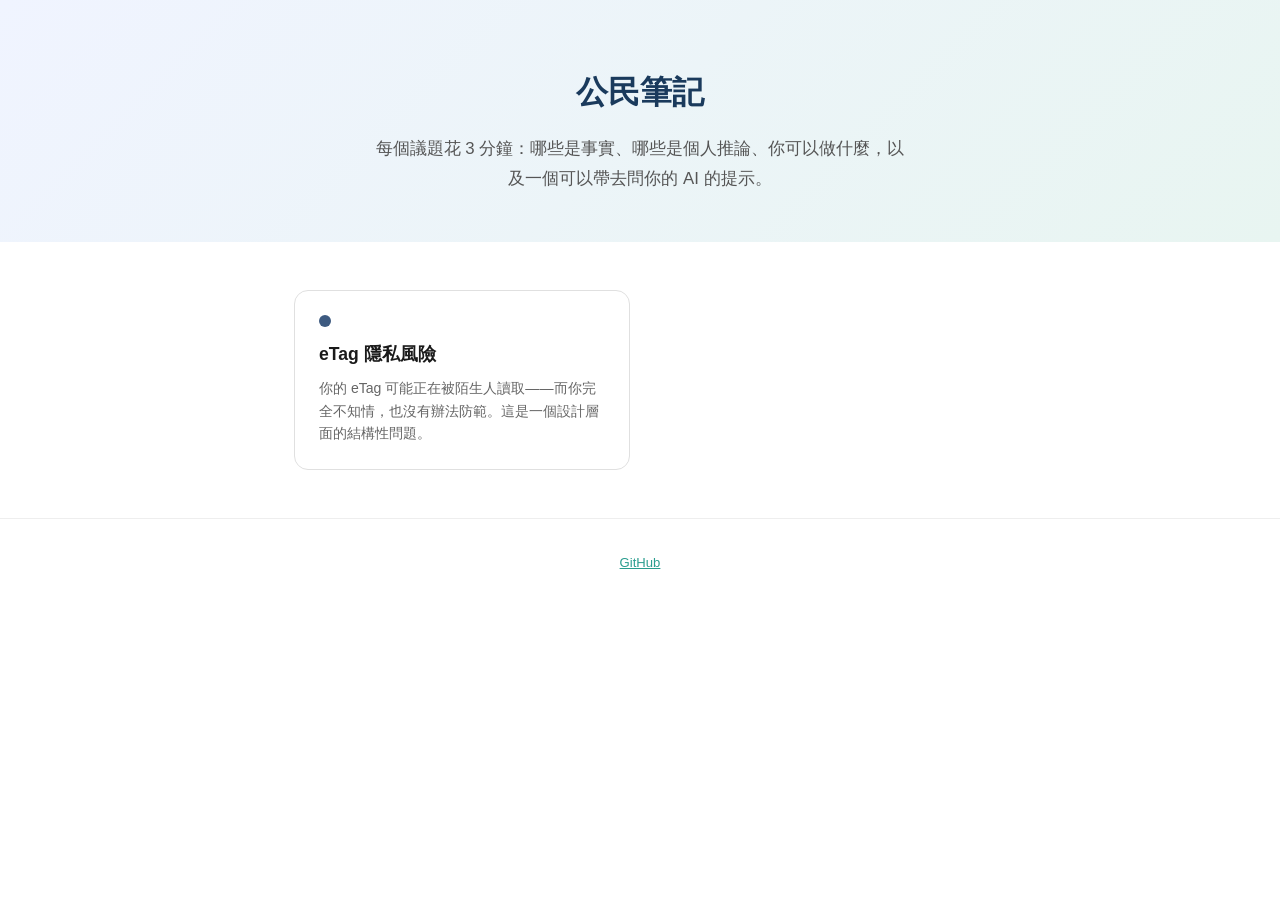
==== index.html @ 18e72f53 "update etag-privacy: restructure as open question, add TAHR 2014 ref, citizen science details - 重新定位" ====
<!DOCTYPE html>
<html lang="zh-TW">
<head>
<meta charset="UTF-8">
<meta name="viewport" content="width=device-width, initial-scale=1.0">
<title>公民筆記 civic-notes</title>
<meta name="description" content="花 3 分鐘了解一個公共議題的現況：哪些是事實、哪些是推論，以及你可以做什麼。">
<link rel="stylesheet" href="style.css">
</head>
<body>

<div class="index-hero">
  <h1>公民筆記</h1>
  <p>每個議題花 3 分鐘：哪些是事實、哪些是個人推論、你可以做什麼，以及一個可以帶去問你的 AI 的提示。</p>
</div>

<div class="topic-grid">
  <a class="topic-card" href="etag-privacy/">
    <div class="topic-dot" style="background:#3d5a80;"></div>
    <h2>eTag 隱私風險</h2>
    <p>你的 eTag 可能正在被陌生人讀取——而你完全不知情，也沒有辦法防範。這是一個設計層面的結構性問題。</p>
  </a>
</div>

<footer>
  <a href="https://github.com/ronnywang/civic-notes">GitHub</a>
</footer>

</body>
</html>
---- style.css ----
/* ════ civic-notes 共用樣式 ════ */
/* 每個議題頁面可以覆寫以下 CSS 變數來更換主題色 */

:root {
  --color-primary: #2a9d8f;
  --color-primary-dark: #238277;
  --color-heading: #264653;
  --color-hero-from: #e8f5f1;
  --color-hero-to: #e3eef9;
  --color-hero-title: #1a6b5a;
  --color-card-bg: #f7fbfa;
  --color-card-border: #d4e8e2;
  --color-prompt-bg: #f4f8f7;
  --color-highlight-bg: #fdf6ec;
  --color-highlight-border: #e9a820;
  --color-highlight-text: #5a4a20;
}

*, *::before, *::after { box-sizing: border-box; margin: 0; padding: 0; }

body {
  font-family: "Noto Sans TC", "PingFang TC", "Microsoft JhengHei", sans-serif;
  color: #1a1a1a;
  background: #fff;
  line-height: 1.8;
  font-size: 17px;
}

/* ── Site Nav ── */
.site-nav {
  background: #fff;
  border-bottom: 1px solid #eee;
  padding: 0.6rem 1.5rem;
  font-size: 0.85rem;
}
.site-nav a {
  color: var(--color-primary);
  text-decoration: none;
}
.site-nav a:hover { text-decoration: underline; }

/* ── Hero ── */
.hero {
  text-align: center;
  padding: 4rem 1.5rem 3rem;
  background: linear-gradient(135deg, var(--color-hero-from) 0%, var(--color-hero-to) 100%);
}
.hero h1 {
  font-size: 2rem;
  font-weight: 800;
  color: var(--color-hero-title);
  margin-bottom: 0.75rem;
}
.hero .subtitle {
  font-size: 1.1rem;
  color: #555;
  max-width: 560px;
  margin: 0 auto;
}
.hero .topic-label {
  display: inline-block;
  font-size: 0.78rem;
  font-weight: 700;
  letter-spacing: 0.08em;
  color: var(--color-primary);
  border: 1.5px solid var(--color-primary);
  border-radius: 20px;
  padding: 0.2em 0.9em;
  margin-bottom: 1rem;
}

/* ── Sections ── */
section {
  max-width: 740px;
  margin: 0 auto;
  padding: 3rem 1.5rem;
}
.section-label {
  display: inline-block;
  font-size: 0.8rem;
  font-weight: 700;
  letter-spacing: 0.08em;
  color: #fff;
  background: var(--color-primary);
  border-radius: 4px;
  padding: 0.2em 0.7em;
  margin-bottom: 0.75rem;
}
.section-label.opinion {
  background: #888;
}
section h2 {
  font-size: 1.5rem;
  font-weight: 700;
  color: var(--color-heading);
  margin-bottom: 1.25rem;
}
section p {
  margin-bottom: 1rem;
  color: #333;
}
section h3 {
  font-size: 1.05rem;
  font-weight: 700;
  color: var(--color-heading);
  margin: 1.5rem 0 0.6rem;
}

/* ── Divider ── */
.divider {
  max-width: 740px;
  margin: 0 auto;
  border: none;
  border-top: 1px solid #e0e0e0;
}

/* ── Highlight box ── */
.highlight-box {
  background: var(--color-highlight-bg);
  border-left: 4px solid var(--color-highlight-border);
  padding: 1rem 1.25rem;
  border-radius: 0 8px 8px 0;
  margin: 1.25rem 0;
  font-size: 0.95rem;
  color: var(--color-highlight-text);
}

/* ── Opinion box ── */
.opinion-box {
  background: #f5f5f5;
  border-left: 4px solid #888;
  padding: 1rem 1.25rem;
  border-radius: 0 8px 8px 0;
  margin: 1.25rem 0;
  font-size: 0.95rem;
  color: #444;
}
.opinion-box .label {
  font-size: 0.75rem;
  font-weight: 700;
  letter-spacing: 0.05em;
  color: #888;
  margin-bottom: 0.4rem;
}

/* ── Cards ── */
.cards {
  display: grid;
  grid-template-columns: 1fr 1fr;
  gap: 1rem;
  margin-top: 1.5rem;
}
.card {
  background: var(--color-card-bg);
  border: 1px solid var(--color-card-border);
  border-radius: 12px;
  padding: 1.25rem;
}
.card .card-num {
  display: inline-block;
  width: 28px; height: 28px;
  line-height: 28px;
  text-align: center;
  background: var(--color-primary);
  color: #fff;
  border-radius: 50%;
  font-size: 0.85rem;
  font-weight: 700;
  margin-bottom: 0.5rem;
}
.card h3 {
  font-size: 1.05rem;
  font-weight: 700;
  color: var(--color-heading);
  margin-bottom: 0.4rem;
}
.card p {
  font-size: 0.92rem;
  color: #555;
  margin-bottom: 0;
}

/* ── Accordion ── */
.qa-list { margin-top: 1rem; }
details {
  border: 1px solid #e0e0e0;
  border-radius: 8px;
  margin-bottom: 0.75rem;
  overflow: hidden;
}
details[open] { border-color: var(--color-primary); }
summary {
  cursor: pointer;
  padding: 1rem 1.25rem;
  font-weight: 600;
  color: var(--color-heading);
  list-style: none;
  display: flex;
  align-items: center;
  justify-content: space-between;
  user-select: none;
}
summary::-webkit-details-marker { display: none; }
summary::after {
  content: "+";
  font-size: 1.3rem;
  color: var(--color-primary);
  transition: transform 0.2s;
  flex-shrink: 0;
  margin-left: 1rem;
}
details[open] summary::after { content: "−"; }
.qa-answer {
  padding: 0 1.25rem 1.25rem;
  color: #444;
  font-size: 0.95rem;
}
.qa-answer p { margin-bottom: 0.75rem; }
.qa-answer p:last-child { margin-bottom: 0; }

/* ── Prompt box ── */
.prompt-section { background: var(--color-prompt-bg); }
.prompt-box {
  position: relative;
  background: #1a1a2e;
  color: #e0e0e0;
  border-radius: 10px;
  padding: 1.25rem;
  padding-top: 3rem;
  margin-top: 1.25rem;
  font-family: "SF Mono", "Fira Code", "Consolas", monospace;
  font-size: 0.82rem;
  line-height: 1.7;
  white-space: pre-wrap;
  word-break: break-word;
  max-height: 400px;
  overflow-y: auto;
}
.copy-btn {
  position: absolute;
  top: 0.75rem;
  right: 0.75rem;
  background: var(--color-primary);
  color: #fff;
  border: none;
  border-radius: 6px;
  padding: 0.4em 0.9em;
  font-size: 0.85rem;
  cursor: pointer;
  font-family: inherit;
  transition: background 0.2s;
}
.copy-btn:hover { background: var(--color-primary-dark); }
.copy-btn.copied { background: #555; }
.prompt-intro { font-size: 0.95rem; color: #555; }

/* ── Footer ── */
footer {
  text-align: center;
  padding: 2rem 1.5rem;
  font-size: 0.82rem;
  color: #999;
  border-top: 1px solid #eee;
}
footer a { color: var(--color-primary); }

/* ── Index page ── */
.index-hero {
  text-align: center;
  padding: 4rem 1.5rem 3rem;
  background: linear-gradient(135deg, #f0f4ff 0%, #e8f5f1 100%);
}
.index-hero h1 {
  font-size: 2rem;
  font-weight: 800;
  color: #1a3a5c;
  margin-bottom: 0.75rem;
}
.index-hero p {
  font-size: 1.05rem;
  color: #555;
  max-width: 540px;
  margin: 0 auto;
}
.topic-grid {
  max-width: 740px;
  margin: 0 auto;
  padding: 3rem 1.5rem;
  display: grid;
  grid-template-columns: 1fr 1fr;
  gap: 1.25rem;
}
.topic-card {
  background: #fff;
  border: 1px solid #e0e0e0;
  border-radius: 14px;
  padding: 1.5rem;
  text-decoration: none;
  color: inherit;
  transition: box-shadow 0.2s, border-color 0.2s;
  display: block;
}
.topic-card:hover {
  box-shadow: 0 4px 16px rgba(0,0,0,0.08);
  border-color: #bbb;
}
.topic-card .topic-dot {
  width: 12px; height: 12px;
  border-radius: 50%;
  margin-bottom: 0.75rem;
}
.topic-card h2 {
  font-size: 1.1rem;
  font-weight: 700;
  color: #1a1a1a;
  margin-bottom: 0.4rem;
}
.topic-card p {
  font-size: 0.88rem;
  color: #666;
  line-height: 1.6;
}

/* ── Responsive ── */
@media (max-width: 600px) {
  .hero h1 { font-size: 1.5rem; }
  .cards { grid-template-columns: 1fr; }
  section { padding: 2rem 1.25rem; }
  .topic-grid { grid-template-columns: 1fr; padding: 2rem 1.25rem; }
}
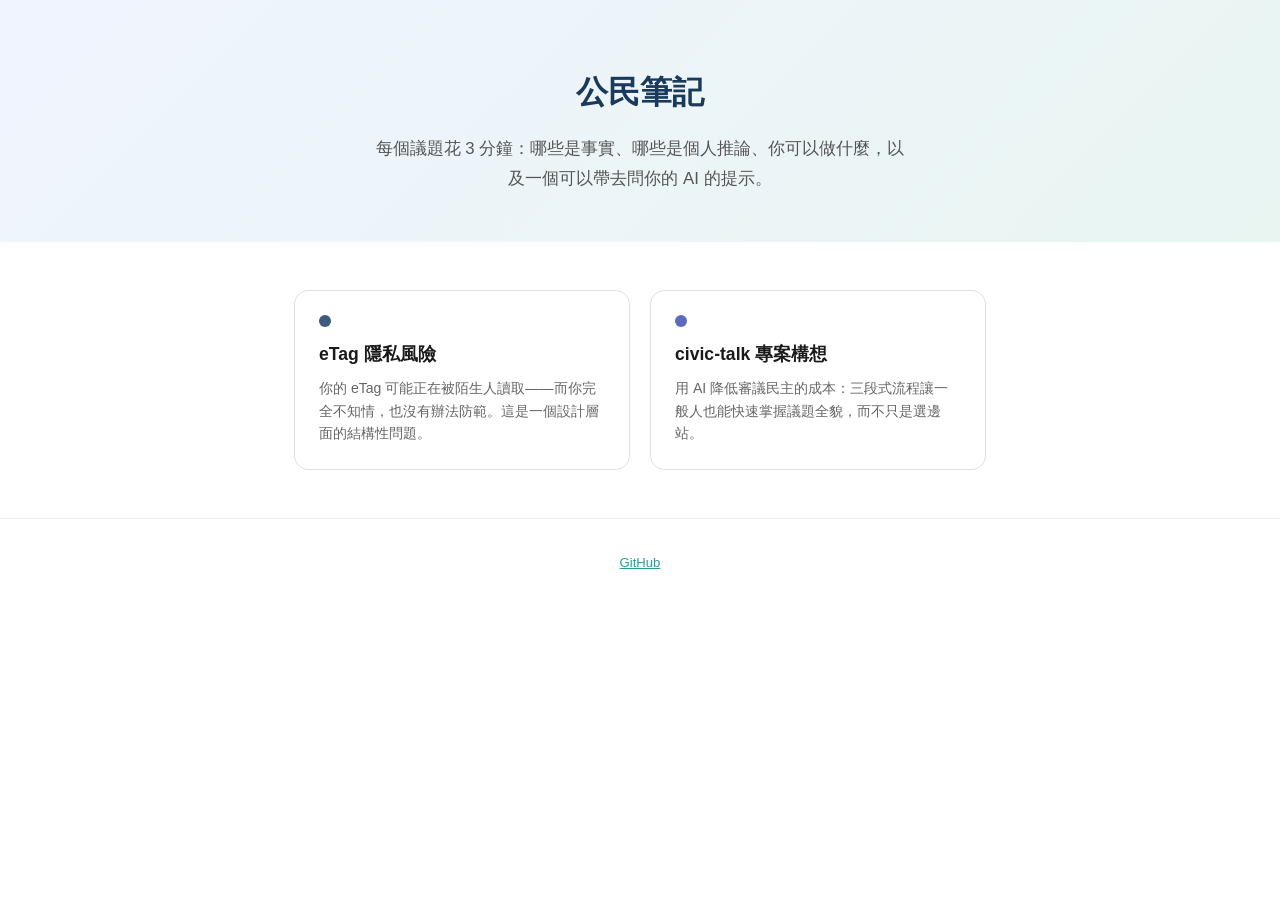
==== commit 64474da1: "Add civic-talk one-pager Introduces the deliberation platform concept: three-stage INFORM → OPINION " ====
--- a/index.html
+++ b/index.html
@@ -20,6 +20,11 @@
     <h2>eTag 隱私風險</h2>
     <p>你的 eTag 可能正在被陌生人讀取——而你完全不知情，也沒有辦法防範。這是一個設計層面的結構性問題。</p>
   </a>
+  <a class="topic-card" href="civic-talk/">
+    <div class="topic-dot" style="background:#5c6bc0;"></div>
+    <h2>civic-talk 專案構想</h2>
+    <p>用 AI 降低審議民主的成本：三段式流程讓一般人也能快速掌握議題全貌，而不只是選邊站。</p>
+  </a>
 </div>
 
 <footer>
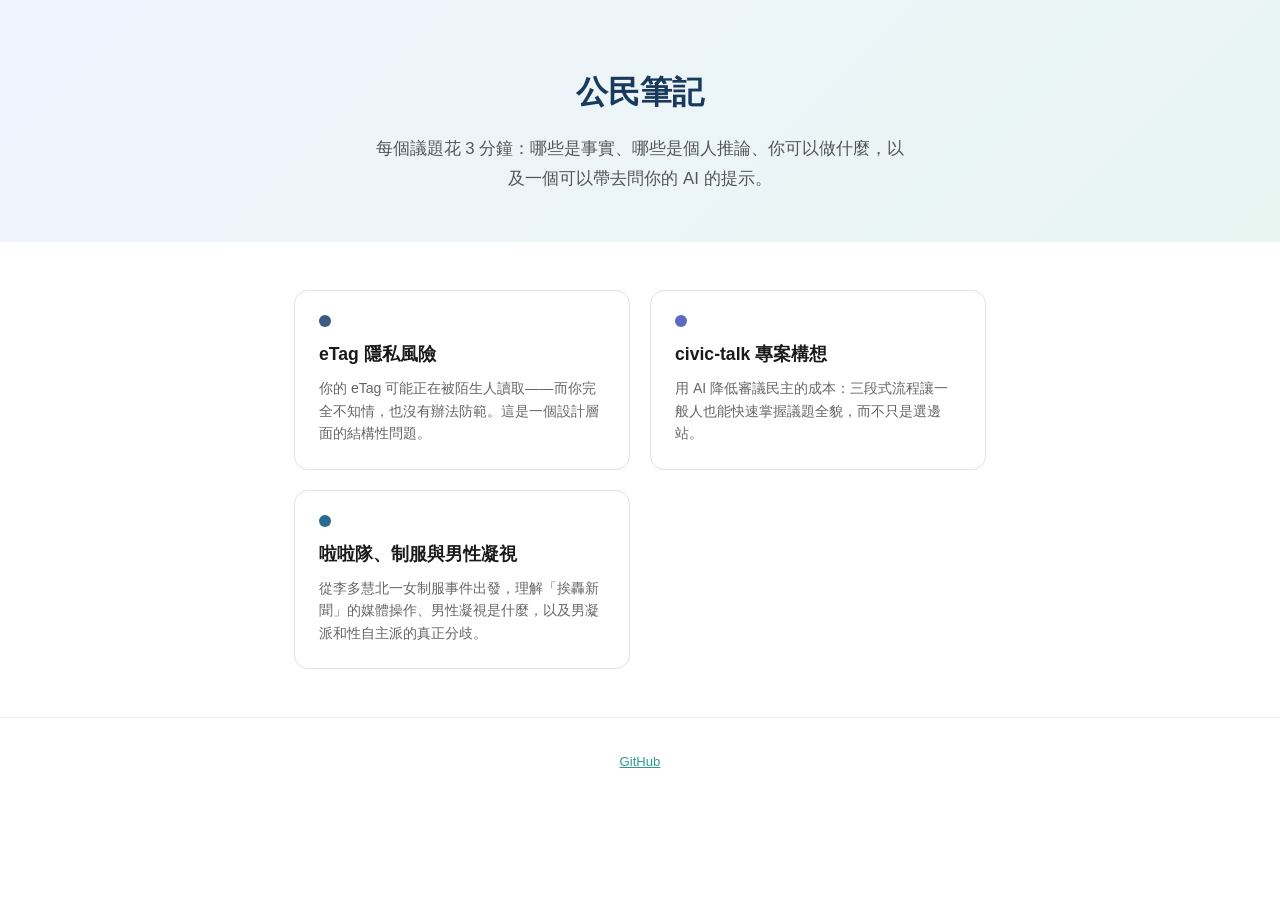
==== commit 855ec507: "Add cheerleading-male-gaze: 啦啦隊、制服與男性凝視 從李多慧北一女制服事件出發，說明「挨轟新聞」操作模式、 文化挪用與男性凝視的概念，以及男凝派 vs 性自主派的本質差異。" ====
--- a/index.html
+++ b/index.html
@@ -25,6 +25,11 @@
     <h2>civic-talk 專案構想</h2>
     <p>用 AI 降低審議民主的成本：三段式流程讓一般人也能快速掌握議題全貌，而不只是選邊站。</p>
   </a>
+  <a class="topic-card" href="cheerleading-male-gaze/">
+    <div class="topic-dot" style="background:#2d6a8f;"></div>
+    <h2>啦啦隊、制服與男性凝視</h2>
+    <p>從李多慧北一女制服事件出發，理解「挨轟新聞」的媒體操作、男性凝視是什麼，以及男凝派和性自主派的真正分歧。</p>
+  </a>
 </div>
 
 <footer>
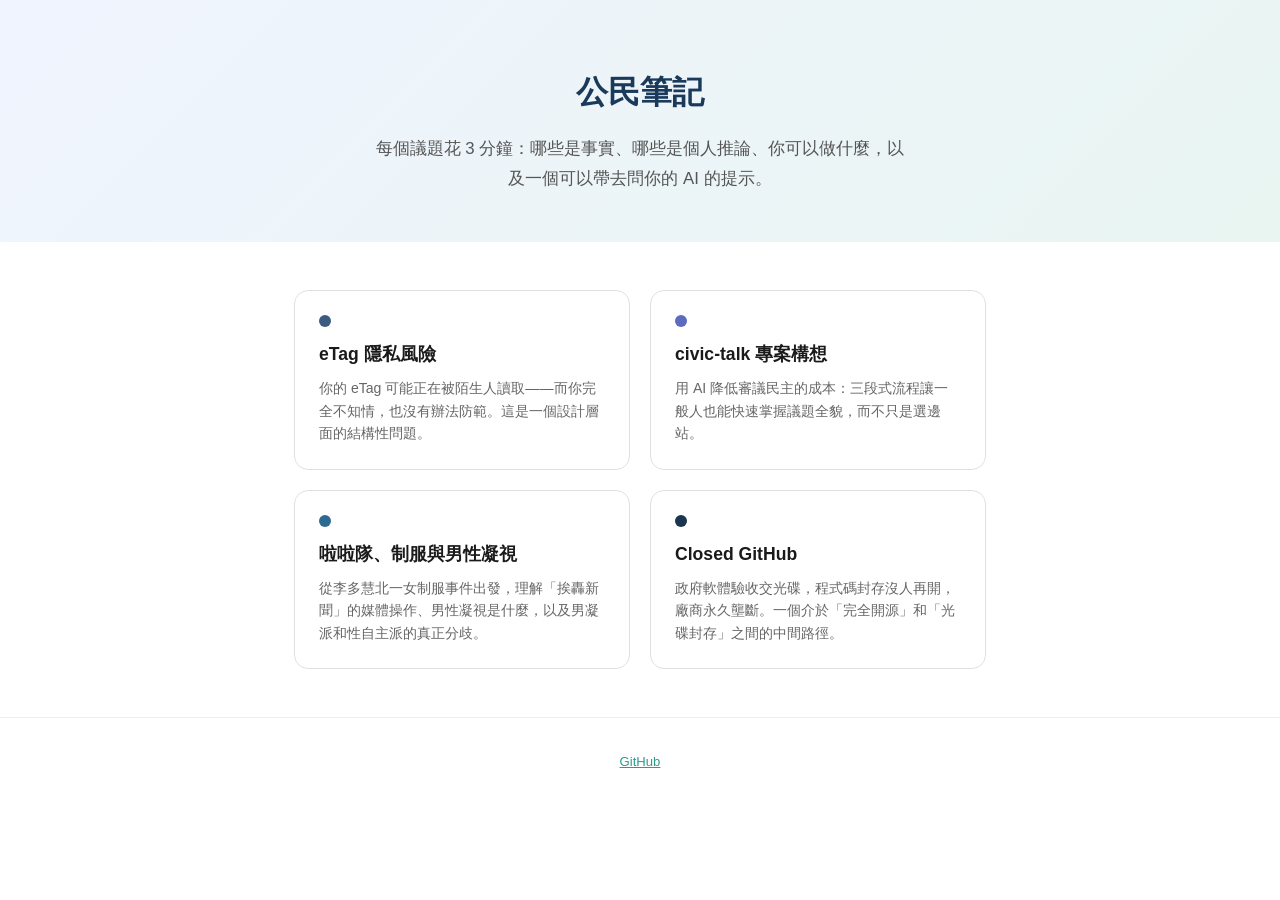
==== commit 16982581: "Add closed-github: 政府軟體採購廠商鎖定的中間解法 說明 Closed GitHub 概念：以 git 取代光碟交付、私有 repo 封存、 NDA 切結書開放競爭廠商和資安研究者有" ====
--- a/index.html
+++ b/index.html
@@ -30,6 +30,11 @@
     <h2>啦啦隊、制服與男性凝視</h2>
     <p>從李多慧北一女制服事件出發，理解「挨轟新聞」的媒體操作、男性凝視是什麼，以及男凝派和性自主派的真正分歧。</p>
   </a>
+  <a class="topic-card" href="closed-github/">
+    <div class="topic-dot" style="background:#1a3550;"></div>
+    <h2>Closed GitHub</h2>
+    <p>政府軟體驗收交光碟，程式碼封存沒人再開，廠商永久壟斷。一個介於「完全開源」和「光碟封存」之間的中間路徑。</p>
+  </a>
 </div>
 
 <footer>
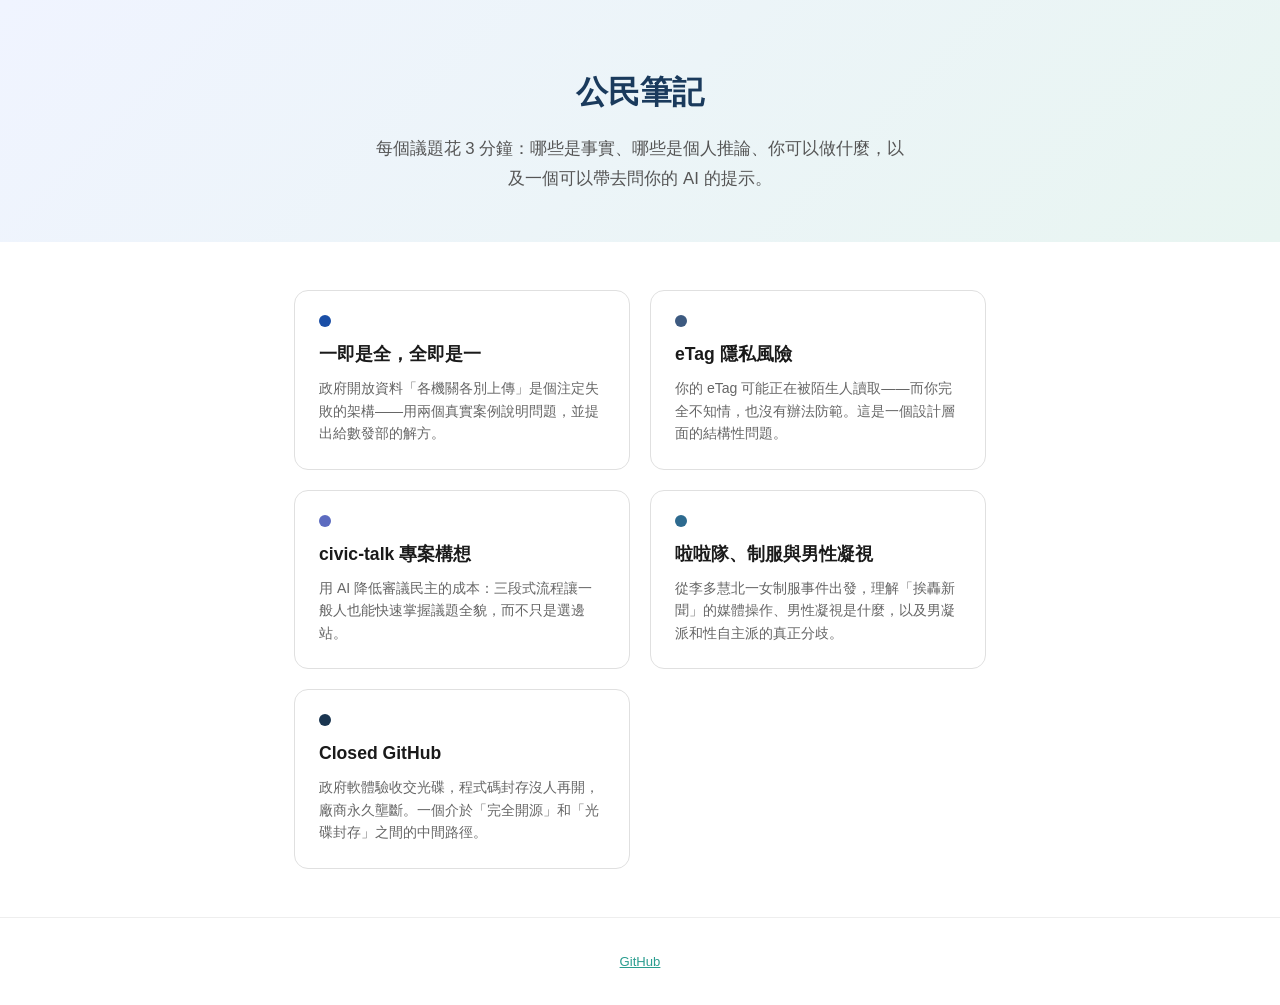
==== commit 3a96ba8e: "[open-data] 新增「一即是全，全即是一」提案頁面 給數發部的政策提案，含預算和公告地價的真實問題數據與互動式交通燈合規地圖示意。  Co-Authored-By: Claude Sonnet" ====
--- a/index.html
+++ b/index.html
@@ -15,6 +15,11 @@
 </div>
 
 <div class="topic-grid">
+  <a class="topic-card" href="open-data-one-is-all/">
+    <div class="topic-dot" style="background:#1A4EA6;"></div>
+    <h2>一即是全，全即是一</h2>
+    <p>政府開放資料「各機關各別上傳」是個注定失敗的架構——用兩個真實案例說明問題，並提出給數發部的解方。</p>
+  </a>
   <a class="topic-card" href="etag-privacy/">
     <div class="topic-dot" style="background:#3d5a80;"></div>
     <h2>eTag 隱私風險</h2>
